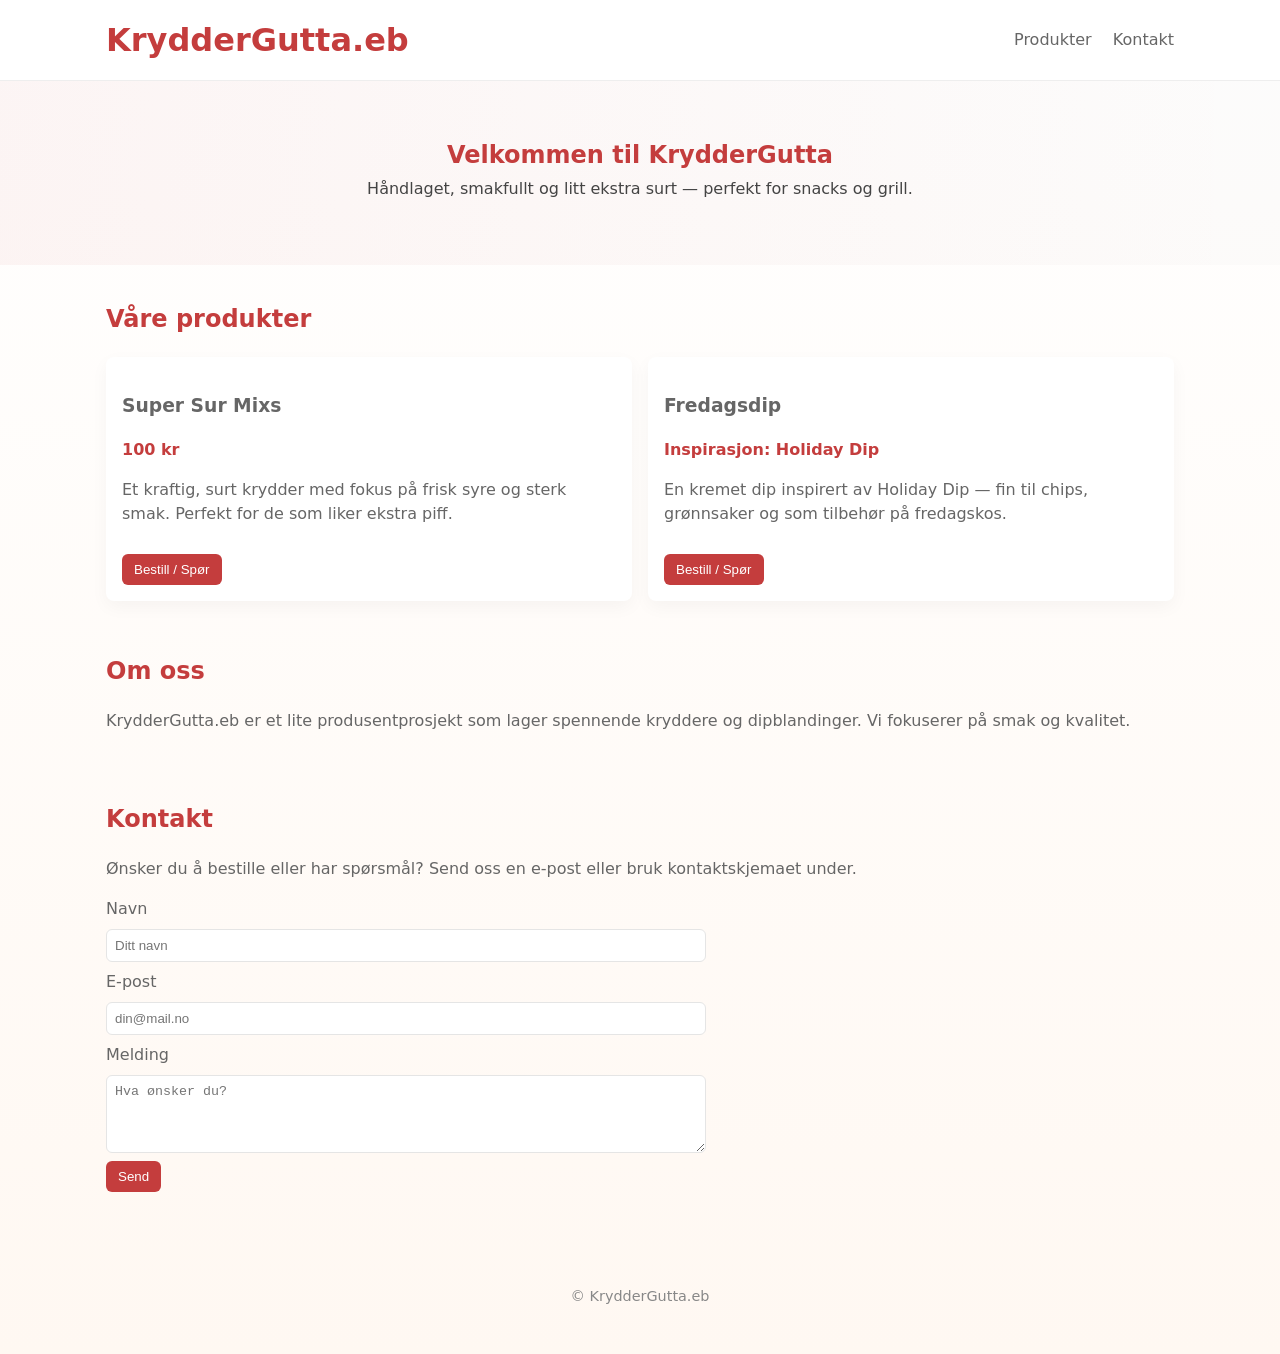
==== index.html @ 80aa3b40 "Add initial static site for KrydderGutta.eb" ====
<!doctype html>
<html lang="no">
<head>
  <meta charset="utf-8" />
  <meta name="viewport" content="width=device-width,initial-scale=1" />
  <title>KrydderGutta.eb — Krydder og dip</title>
  <link rel="stylesheet" href="styles.css">
</head>
<body>
  <header class="site-header">
    <div class="container">
      <h1 class="brand">KrydderGutta.eb</h1>
      <nav class="nav">
        <a href="#produkter">Produkter</a>
        <a href="#kontakt">Kontakt</a>
      </nav>
    </div>
  </header>

  <main>
    <section class="hero">
      <div class="container">
        <h2>Velkommen til KrydderGutta</h2>
        <p>Håndlaget, smakfullt og litt ekstra surt — perfekt for snacks og grill.</p>
      </div>
    </section>

    <section id="produkter" class="container produkter">
      <h2>Våre produkter</h2>

      <div class="produkt-list">
        <article class="produkt">
          <h3>Super Sur Mixs</h3>
          <p class="pris">100 kr</p>
          <p>Et kraftig, surt krydder med fokus på frisk syre og sterk smak. Perfekt for de som liker ekstra piff.</p>
          <button onclick="location.href='#kontakt'">Bestill / Spør</button>
        </article>

        <article class="produkt">
          <h3>Fredagsdip</h3>
          <p class="pris">Inspirasjon: Holiday Dip</p>
          <p>En kremet dip inspirert av Holiday Dip — fin til chips, grønnsaker og som tilbehør på fredagskos.</p>
          <button onclick="location.href='#kontakt'">Bestill / Spør</button>
        </article>
      </div>
    </section>

    <section id="om" class="container om">
      <h2>Om oss</h2>
      <p>KrydderGutta.eb er et lite produsentprosjekt som lager spennende kryddere og dipblandinger. Vi fokuserer på smak og kvalitet.</p>
    </section>

    <section id="kontakt" class="container kontakt">
      <h2>Kontakt</h2>
      <p>Ønsker du å bestille eller har spørsmål? Send oss en e-post eller bruk kontaktskjemaet under.</p>

      <form action="mailto:post@kryddergutta.eb" method="post" enctype="text/plain" class="kontakt-form">
        <label for="navn">Navn</label>
        <input id="navn" name="navn" type="text" placeholder="Ditt navn" required>

        <label for="epost">E-post</label>
        <input id="epost" name="epost" type="email" placeholder="din@mail.no" required>

        <label for="melding">Melding</label>
        <textarea id="melding" name="melding" rows="4" placeholder="Hva ønsker du?" required></textarea>

        <button type="submit">Send</button>
      </form>
    </section>
  </main>

  <footer class="site-footer">
    <div class="container">
      <p>© KrydderGutta.eb</p>
    </div>
  </footer>
</body>
</html>
---- styles.css ----
:root{
  --bg:#fff8f2;
  --accent:#c43d3d;
  --muted:#666;
  --container-width:1100px;
  --radius:8px;
  --card-bg:#fff;
}

*{box-sizing:border-box}
body{
  font-family:system-ui,-apple-system,Segoe UI,Roboto,"Helvetica Neue",Arial;
  margin:0;
  color:var(--muted);
  background:linear-gradient(180deg,#fff 0%,#fff8f2 100%);
  -webkit-font-smoothing:antialiased;
  -moz-osx-font-smoothing:grayscale;
  line-height:1.5;
}

.container{
  max-width:var(--container-width);
  margin:0 auto;
  padding:1rem;
}

.site-header{
  background:var(--card-bg);
  border-bottom:1px solid #eee;
}
.site-header .container{
  display:flex;
  align-items:center;
  justify-content:space-between;
  gap:1rem;
}
.brand{
  margin:0;
  color:var(--accent);
}
.nav a{
  color:var(--muted);
  text-decoration:none;
  margin-left:1rem;
}
.hero{
  padding:2.5rem 0;
  text-align:center;
  background:linear-gradient(90deg, rgba(196,61,61,0.05), rgba(0,0,0,0.01));
}
.hero h2{margin:0 0 .25rem 0; color:var(--accent)}
.hero p{margin:0 0 0.5rem 0; color:#444}

.produkter h2, .om h2, .kontakt h2{color:var(--accent)}

.produkt-list{
  display:grid;
  grid-template-columns:repeat(auto-fit,minmax(240px,1fr));
  gap:1rem;
  margin-top:1rem;
}
.produkt{
  background:var(--card-bg);
  padding:1rem;
  border-radius:var(--radius);
  box-shadow:0 6px 18px rgba(0,0,0,0.04);
}
.pris{
  font-weight:700;
  color:var(--accent);
  margin:0.25rem 0;
}
.produkt button{
  margin-top:.75rem;
  background:var(--accent);
  color:#fff;
  border:none;
  padding:.5rem .75rem;
  border-radius:6px;
  cursor:pointer;
}
.produkt button:hover{opacity:.95}

.kontakt-form{
  display:grid;
  gap:.5rem;
  margin-top:.5rem;
  max-width:600px;
}
.kontakt-form input, .kontakt-form textarea{
  padding:.5rem;
  border:1px solid #e5e5e5;
  border-radius:6px;
  width:100%;
}
.kontakt-form button{
  width:fit-content;
  background:var(--accent);
  color:#fff;
  border:none;
  padding:.5rem .75rem;
  border-radius:6px;
  cursor:pointer;
}

.site-footer{
  margin-top:2rem;
  padding:1rem 0;
  text-align:center;
  color:#888;
  font-size:.9rem;
}
@media (prefers-color-scheme:dark){
  body{background:#0b0b0b;color:#ddd}
  .site-header,.produkt{background:#0f0f0f;border-color:#1a1a1a}
  .container{color:#ddd}
}
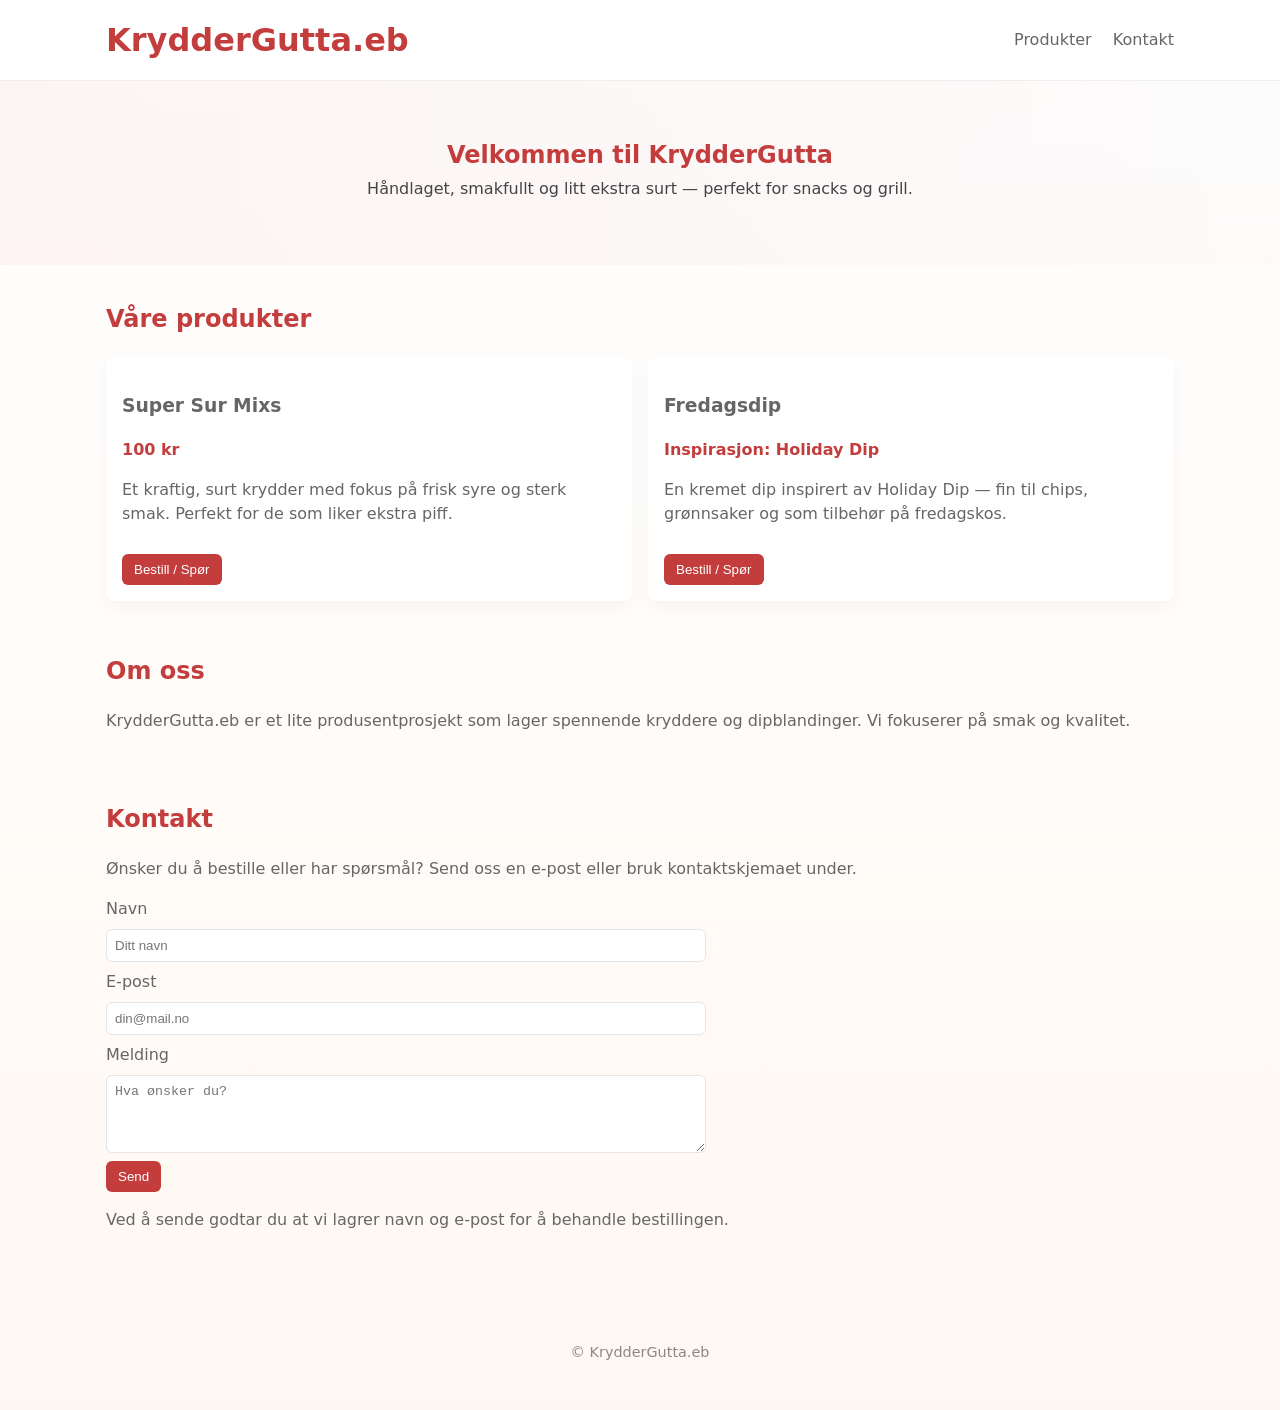
==== commit 7a375098: "Add contact form via Formsubmit and thankyou page" ====
--- a/index.html
+++ b/index.html
@@ -54,7 +54,12 @@
       <h2>Kontakt</h2>
       <p>Ønsker du å bestille eller har spørsmål? Send oss en e-post eller bruk kontaktskjemaet under.</p>
 
-      <form action="mailto:post@kryddergutta.eb" method="post" enctype="text/plain" class="kontakt-form">
+      <form action="https://formsubmit.co/einar.rake@gmail.com" method="POST" class="kontakt-form">
+        <!-- Formsubmit will forward submissions to the provided email. You will need to confirm via email on first submission. -->
+        <input type="hidden" name="_subject" value="Ny bestilling fra KrydderGutta">
+        <input type="hidden" name="_captcha" value="false">
+        <input type="hidden" name="_next" value="/thankyou.html">
+
         <label for="navn">Navn</label>
         <input id="navn" name="navn" type="text" placeholder="Ditt navn" required>
 
@@ -66,6 +71,8 @@
 
         <button type="submit">Send</button>
       </form>
+
+      <p class="privacy-note">Ved å sende godtar du at vi lagrer navn og e-post for å behandle bestillingen.</p>
     </section>
   </main>
 
